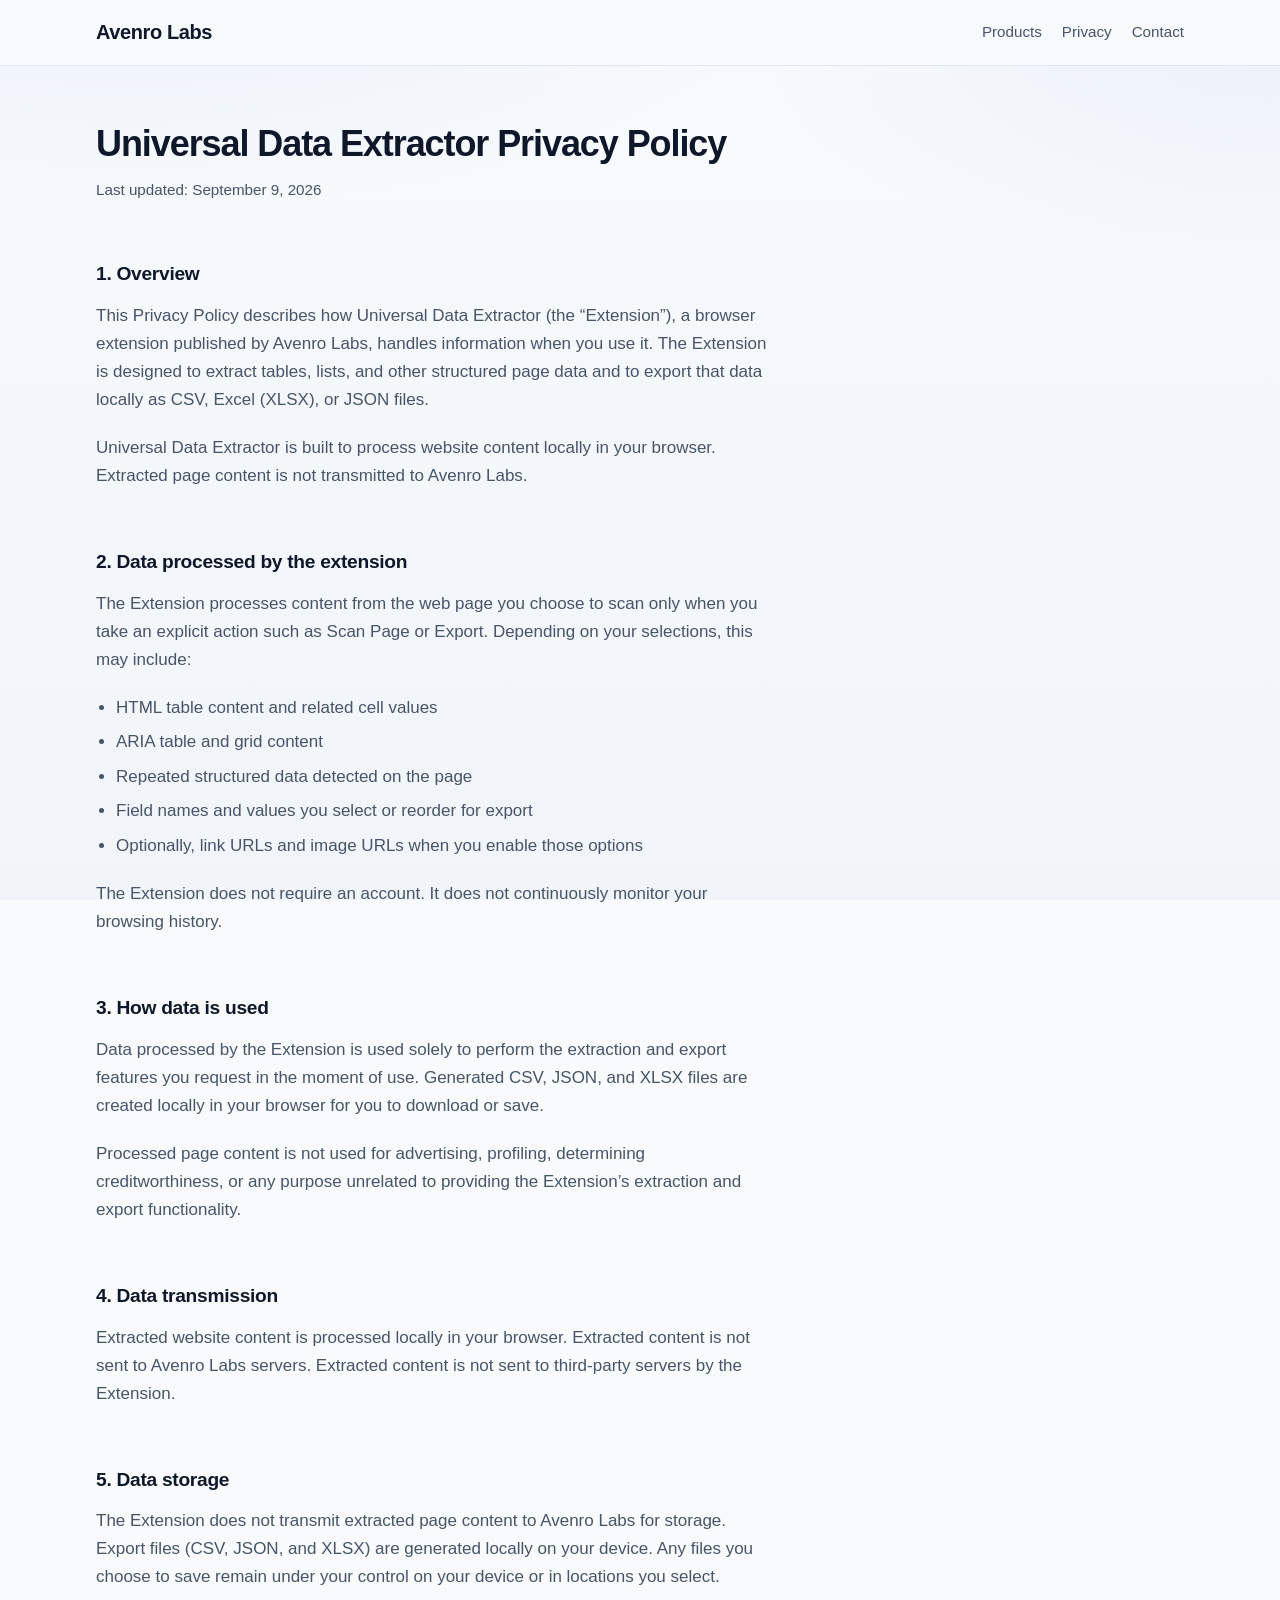
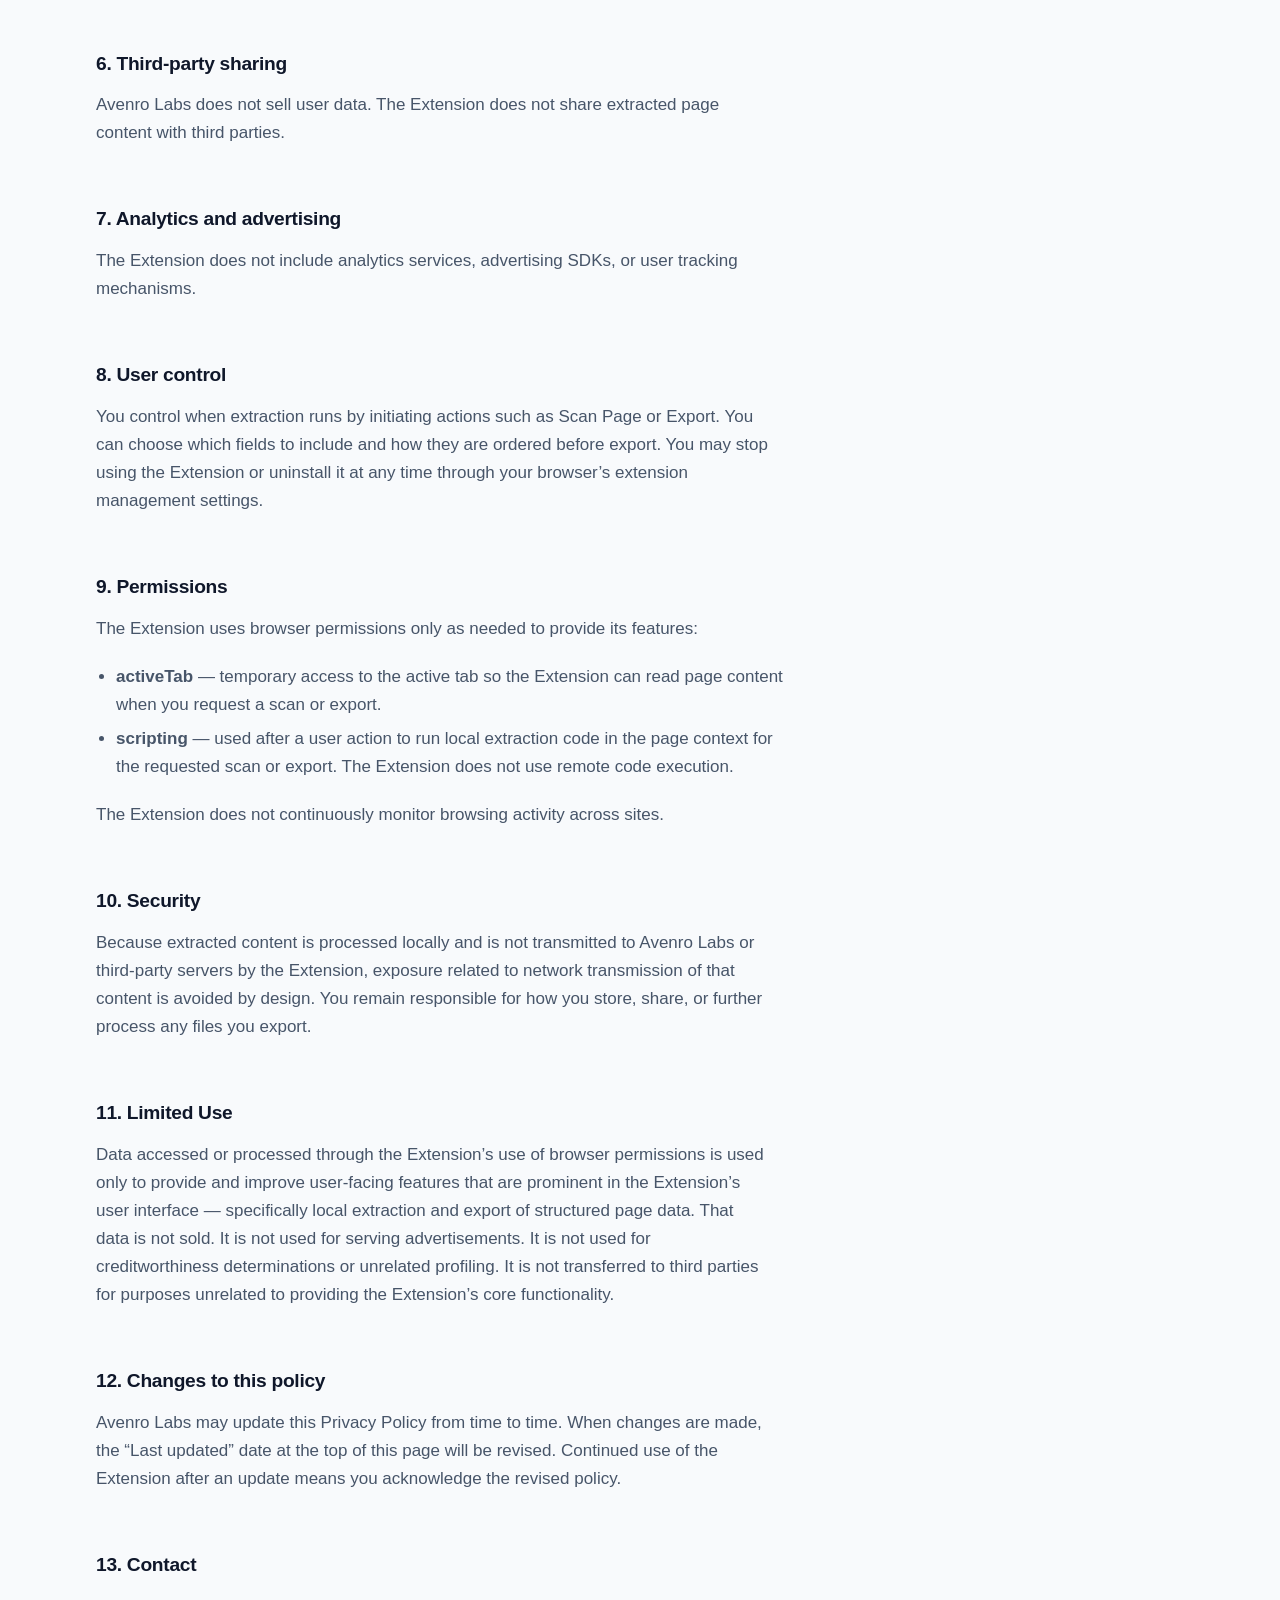
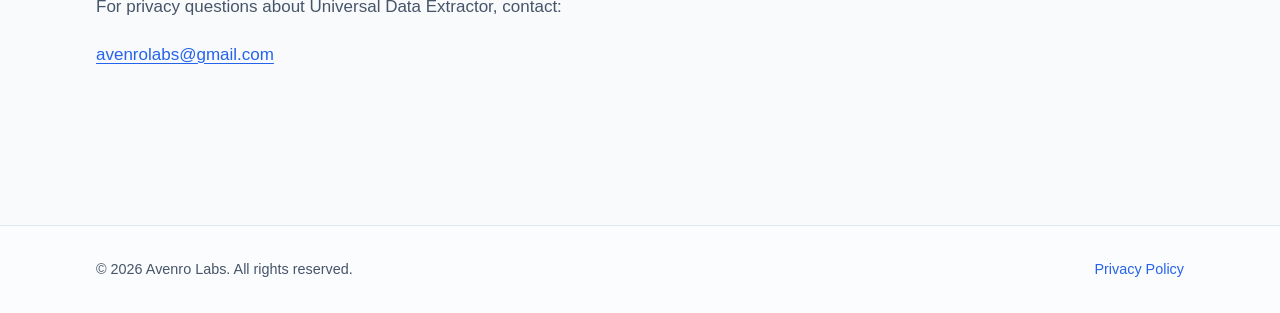
==== privacy/universal-data-extractor.html @ 893bbcaf "Create Avenro Labs website Co-authored-by: Cursor <cursoragent@cursor.com>" ====
<!DOCTYPE html>
<html lang="en">
<head>
  <meta charset="utf-8">
  <meta name="viewport" content="width=device-width, initial-scale=1">
  <title>Universal Data Extractor Privacy Policy — Avenro Labs</title>
  <meta name="description" content="Privacy policy for Universal Data Extractor by Avenro Labs. Local browser processing; extracted page content is not transmitted to Avenro Labs.">
  <meta property="og:title" content="Universal Data Extractor Privacy Policy — Avenro Labs">
  <meta property="og:description" content="Privacy policy for Universal Data Extractor by Avenro Labs. Local browser processing; extracted page content is not transmitted to Avenro Labs.">
  <meta property="og:type" content="website">
  <meta property="og:url" content="https://avenrolabs-wq.github.io/privacy/universal-data-extractor.html">
  <meta name="theme-color" content="#2563EB">
  <link rel="stylesheet" href="../styles.css">
</head>
<body class="policy-page">
  <a class="skip-link" href="#main">Skip to content</a>

  <header class="site-header">
    <div class="wrap site-header__inner">
      <a class="brand" href="/">Avenro Labs</a>
      <nav class="site-nav" aria-label="Primary">
        <ul>
          <li><a href="/#products">Products</a></li>
          <li><a href="/#privacy">Privacy</a></li>
          <li><a href="/#contact">Contact</a></li>
        </ul>
      </nav>
    </div>
  </header>

  <main id="main" class="policy">
    <div class="wrap">
      <h1>Universal Data Extractor Privacy Policy</h1>
      <p class="policy__meta">Last updated: September 9, 2026</p>

      <h2>1. Overview</h2>
      <p>
        This Privacy Policy describes how Universal Data Extractor (the “Extension”), a browser extension
        published by Avenro Labs, handles information when you use it. The Extension is designed to extract
        tables, lists, and other structured page data and to export that data locally as CSV, Excel (XLSX),
        or JSON files.
      </p>
      <p>
        Universal Data Extractor is built to process website content locally in your browser. Extracted page
        content is not transmitted to Avenro Labs.
      </p>

      <h2>2. Data processed by the extension</h2>
      <p>
        The Extension processes content from the web page you choose to scan only when you take an explicit
        action such as Scan Page or Export. Depending on your selections, this may include:
      </p>
      <ul>
        <li>HTML table content and related cell values</li>
        <li>ARIA table and grid content</li>
        <li>Repeated structured data detected on the page</li>
        <li>Field names and values you select or reorder for export</li>
        <li>Optionally, link URLs and image URLs when you enable those options</li>
      </ul>
      <p>
        The Extension does not require an account. It does not continuously monitor your browsing history.
      </p>

      <h2>3. How data is used</h2>
      <p>
        Data processed by the Extension is used solely to perform the extraction and export features you
        request in the moment of use. Generated CSV, JSON, and XLSX files are created locally in your browser
        for you to download or save.
      </p>
      <p>
        Processed page content is not used for advertising, profiling, determining creditworthiness, or any
        purpose unrelated to providing the Extension’s extraction and export functionality.
      </p>

      <h2>4. Data transmission</h2>
      <p>
        Extracted website content is processed locally in your browser. Extracted content is not sent to
        Avenro Labs servers. Extracted content is not sent to third-party servers by the Extension.
      </p>

      <h2>5. Data storage</h2>
      <p>
        The Extension does not transmit extracted page content to Avenro Labs for storage. Export files
        (CSV, JSON, and XLSX) are generated locally on your device. Any files you choose to save remain under
        your control on your device or in locations you select.
      </p>

      <h2>6. Third-party sharing</h2>
      <p>
        Avenro Labs does not sell user data. The Extension does not share extracted page content with third
        parties.
      </p>

      <h2>7. Analytics and advertising</h2>
      <p>
        The Extension does not include analytics services, advertising SDKs, or user tracking mechanisms.
      </p>

      <h2>8. User control</h2>
      <p>
        You control when extraction runs by initiating actions such as Scan Page or Export. You can choose
        which fields to include and how they are ordered before export. You may stop using the Extension or
        uninstall it at any time through your browser’s extension management settings.
      </p>

      <h2>9. Permissions</h2>
      <p>
        The Extension uses browser permissions only as needed to provide its features:
      </p>
      <ul>
        <li>
          <strong>activeTab</strong> — temporary access to the active tab so the Extension can read page
          content when you request a scan or export.
        </li>
        <li>
          <strong>scripting</strong> — used after a user action to run local extraction code in the page
          context for the requested scan or export. The Extension does not use remote code execution.
        </li>
      </ul>
      <p>
        The Extension does not continuously monitor browsing activity across sites.
      </p>

      <h2>10. Security</h2>
      <p>
        Because extracted content is processed locally and is not transmitted to Avenro Labs or third-party
        servers by the Extension, exposure related to network transmission of that content is avoided by
        design. You remain responsible for how you store, share, or further process any files you export.
      </p>

      <h2>11. Limited Use</h2>
      <p>
        Data accessed or processed through the Extension’s use of browser permissions is used only to provide
        and improve user-facing features that are prominent in the Extension’s user interface — specifically
        local extraction and export of structured page data. That data is not sold. It is not used for serving
        advertisements. It is not used for creditworthiness determinations or unrelated profiling. It is not
        transferred to third parties for purposes unrelated to providing the Extension’s core functionality.
      </p>

      <h2>12. Changes to this policy</h2>
      <p>
        Avenro Labs may update this Privacy Policy from time to time. When changes are made, the “Last updated”
        date at the top of this page will be revised. Continued use of the Extension after an update means you
        acknowledge the revised policy.
      </p>

      <h2>13. Contact</h2>
      <p>
        For privacy questions about Universal Data Extractor, contact:
      </p>
      <p>
        <a href="mailto:avenrolabs@gmail.com">avenrolabs@gmail.com</a>
      </p>
    </div>
  </main>

  <footer class="site-footer">
    <div class="wrap site-footer__inner">
      <p>© 2026 Avenro Labs. All rights reserved.</p>
      <p>
        <a href="/privacy/universal-data-extractor.html">Privacy Policy</a>
      </p>
    </div>
  </footer>
</body>
</html>
---- styles.css ----
/* Avenro Labs — site styles */

:root {
  --color-primary: #2563eb;
  --color-primary-dark: #1d4ed8;
  --color-text: #0f172a;
  --color-text-muted: #475569;
  --color-bg: #f8fafc;
  --color-surface: #ffffff;
  --color-border: #e2e8f0;
  --color-focus: #2563eb;
  --font-sans: "Segoe UI", "Helvetica Neue", ui-sans-serif, sans-serif;
  --font-display: "Segoe UI", "Helvetica Neue", ui-sans-serif, sans-serif;
  --space-xs: 0.5rem;
  --space-sm: 0.75rem;
  --space-md: 1.25rem;
  --space-lg: 2rem;
  --space-xl: 3.5rem;
  --space-2xl: 5rem;
  --max-width: 68rem;
  --radius: 0.5rem;
  --transition: 180ms ease;
}

*,
*::before,
*::after {
  box-sizing: border-box;
}

html {
  scroll-behavior: smooth;
}

@media (prefers-reduced-motion: reduce) {
  html {
    scroll-behavior: auto;
  }

  *,
  *::before,
  *::after {
    animation-duration: 0.01ms !important;
    animation-iteration-count: 1 !important;
    transition-duration: 0.01ms !important;
  }
}

body {
  margin: 0;
  font-family: var(--font-sans);
  font-size: 1.0625rem;
  line-height: 1.65;
  color: var(--color-text);
  background-color: var(--color-bg);
  background-image:
    radial-gradient(ellipse 120% 80% at 10% -20%, rgba(37, 99, 235, 0.09), transparent 55%),
    radial-gradient(ellipse 90% 60% at 100% 0%, rgba(29, 78, 216, 0.06), transparent 50%),
    linear-gradient(180deg, #f8fafc 0%, #f1f5f9 100%);
  background-attachment: fixed;
  min-height: 100vh;
}

img {
  max-width: 100%;
  height: auto;
}

a {
  color: var(--color-primary);
  text-decoration-thickness: 1px;
  text-underline-offset: 0.2em;
  transition: color var(--transition);
}

a:hover {
  color: var(--color-primary-dark);
}

a:focus-visible,
.button:focus-visible,
.site-nav a:focus-visible {
  outline: 2px solid var(--color-focus);
  outline-offset: 3px;
}

.skip-link {
  position: absolute;
  top: -100%;
  left: var(--space-md);
  z-index: 100;
  padding: var(--space-xs) var(--space-md);
  background: var(--color-surface);
  color: var(--color-text);
  border: 1px solid var(--color-border);
  border-radius: var(--radius);
  text-decoration: none;
  font-weight: 600;
}

.skip-link:focus {
  top: var(--space-sm);
}

.wrap {
  width: min(100% - 2rem, var(--max-width));
  margin-inline: auto;
}

/* Header */

.site-header {
  position: sticky;
  top: 0;
  z-index: 50;
  background: rgba(248, 250, 252, 0.92);
  backdrop-filter: blur(10px);
  border-bottom: 1px solid var(--color-border);
}

.site-header__inner {
  display: flex;
  align-items: center;
  justify-content: space-between;
  gap: var(--space-md);
  padding-block: 1rem;
}

.brand {
  font-family: var(--font-display);
  font-size: 1.25rem;
  font-weight: 700;
  letter-spacing: -0.02em;
  color: var(--color-text);
  text-decoration: none;
}

.brand:hover {
  color: var(--color-primary);
}

.site-nav ul {
  display: flex;
  flex-wrap: wrap;
  gap: 0.25rem 1.25rem;
  list-style: none;
  margin: 0;
  padding: 0;
}

.site-nav a {
  color: var(--color-text-muted);
  text-decoration: none;
  font-weight: 500;
  font-size: 0.95rem;
}

.site-nav a:hover {
  color: var(--color-primary);
}

/* Hero */

.hero {
  padding-block: var(--space-2xl) var(--space-xl);
  animation: fade-up 0.7s ease both;
}

.hero__brand {
  display: block;
  font-family: var(--font-display);
  font-size: clamp(2.25rem, 5vw, 3.25rem);
  font-weight: 750;
  letter-spacing: -0.035em;
  line-height: 1.1;
  color: var(--color-text);
  margin: 0 0 var(--space-lg);
}

.hero h1 {
  font-family: var(--font-display);
  font-size: clamp(1.5rem, 3.2vw, 2rem);
  font-weight: 600;
  letter-spacing: -0.025em;
  line-height: 1.25;
  color: var(--color-text);
  margin: 0 0 var(--space-md);
  max-width: 22ch;
}

.hero__lead {
  margin: 0 0 var(--space-lg);
  max-width: 38rem;
  color: var(--color-text-muted);
  font-size: 1.125rem;
}

.button {
  display: inline-flex;
  align-items: center;
  justify-content: center;
  gap: 0.5rem;
  padding: 0.8rem 1.35rem;
  font: inherit;
  font-weight: 600;
  font-size: 1rem;
  line-height: 1.2;
  color: #ffffff;
  background: var(--color-primary);
  border: 2px solid transparent;
  border-radius: var(--radius);
  text-decoration: none;
  cursor: pointer;
  transition:
    background-color var(--transition),
    transform var(--transition),
    box-shadow var(--transition);
}

.button:hover {
  background: var(--color-primary-dark);
  color: #ffffff;
  transform: translateY(-1px);
}

.button:active {
  transform: translateY(0);
}

/* Sections */

.section {
  padding-block: var(--space-xl);
  animation: fade-up 0.7s ease both;
  animation-delay: 0.08s;
}

.section--privacy {
  animation-delay: 0.12s;
}

.section--contact {
  animation-delay: 0.16s;
}

.section__title {
  font-family: var(--font-display);
  font-size: clamp(1.5rem, 2.5vw, 1.85rem);
  font-weight: 700;
  letter-spacing: -0.02em;
  margin: 0 0 var(--space-sm);
}

.section__lead {
  margin: 0 0 var(--space-lg);
  color: var(--color-text-muted);
  max-width: 40rem;
}

.product {
  padding: var(--space-lg) 0;
  border-top: 1px solid var(--color-border);
}

.product__name {
  font-family: var(--font-display);
  font-size: 1.35rem;
  font-weight: 700;
  letter-spacing: -0.02em;
  margin: 0 0 var(--space-sm);
}

.product__desc {
  margin: 0 0 var(--space-md);
  color: var(--color-text-muted);
  max-width: 40rem;
}

.feature-list {
  margin: 0 0 var(--space-md);
  padding-left: 1.25rem;
  max-width: 36rem;
  color: var(--color-text);
}

.feature-list li {
  margin-bottom: 0.4rem;
}

.feature-list li::marker {
  color: var(--color-primary);
}

.product__status {
  margin: 0;
  font-size: 0.95rem;
  font-weight: 600;
  color: var(--color-primary-dark);
}

.privacy-panel {
  padding: var(--space-lg) 0;
  border-top: 1px solid var(--color-border);
}

.privacy-panel p {
  margin: 0 0 var(--space-md);
  max-width: 40rem;
  color: var(--color-text-muted);
}

.contact-block {
  padding: var(--space-lg) 0;
  border-top: 1px solid var(--color-border);
}

.contact-block p {
  margin: 0 0 var(--space-sm);
  color: var(--color-text-muted);
}

.contact-email {
  font-size: 1.125rem;
  font-weight: 600;
  text-decoration: none;
}

.contact-email:hover {
  text-decoration: underline;
}

/* Footer */

.site-footer {
  margin-top: var(--space-xl);
  padding-block: var(--space-lg);
  border-top: 1px solid var(--color-border);
  background: rgba(255, 255, 255, 0.55);
}

.site-footer__inner {
  display: flex;
  flex-wrap: wrap;
  align-items: center;
  justify-content: space-between;
  gap: var(--space-md);
}

.site-footer p {
  margin: 0;
  font-size: 0.9rem;
  color: var(--color-text-muted);
}

.site-footer a {
  font-size: 0.9rem;
  font-weight: 500;
  text-decoration: none;
}

.site-footer a:hover {
  text-decoration: underline;
}

/* Privacy policy page */

.policy-page .site-header {
  margin-bottom: 0;
}

.policy {
  padding-block: var(--space-xl) var(--space-2xl);
}

.policy__meta {
  margin: 0 0 var(--space-lg);
  color: var(--color-text-muted);
  font-size: 0.95rem;
}

.policy h1 {
  font-family: var(--font-display);
  font-size: clamp(1.75rem, 3.5vw, 2.25rem);
  font-weight: 750;
  letter-spacing: -0.03em;
  line-height: 1.2;
  margin: 0 0 var(--space-sm);
}

.policy h2 {
  font-family: var(--font-display);
  font-size: 1.2rem;
  font-weight: 700;
  letter-spacing: -0.015em;
  margin: var(--space-xl) 0 var(--space-sm);
}

.policy p,
.policy li {
  color: var(--color-text-muted);
  max-width: 42rem;
}

.policy ul {
  padding-left: 1.25rem;
  margin: 0 0 var(--space-md);
}

.policy li {
  margin-bottom: 0.4rem;
}

.policy p {
  margin: 0 0 var(--space-md);
}

@keyframes fade-up {
  from {
    opacity: 0;
    transform: translateY(12px);
  }
  to {
    opacity: 1;
    transform: translateY(0);
  }
}

@media (max-width: 640px) {
  .site-header__inner {
    flex-direction: column;
    align-items: flex-start;
  }

  .hero {
    padding-block: var(--space-xl) var(--space-lg);
  }

  .site-footer__inner {
    flex-direction: column;
    align-items: flex-start;
  }
}
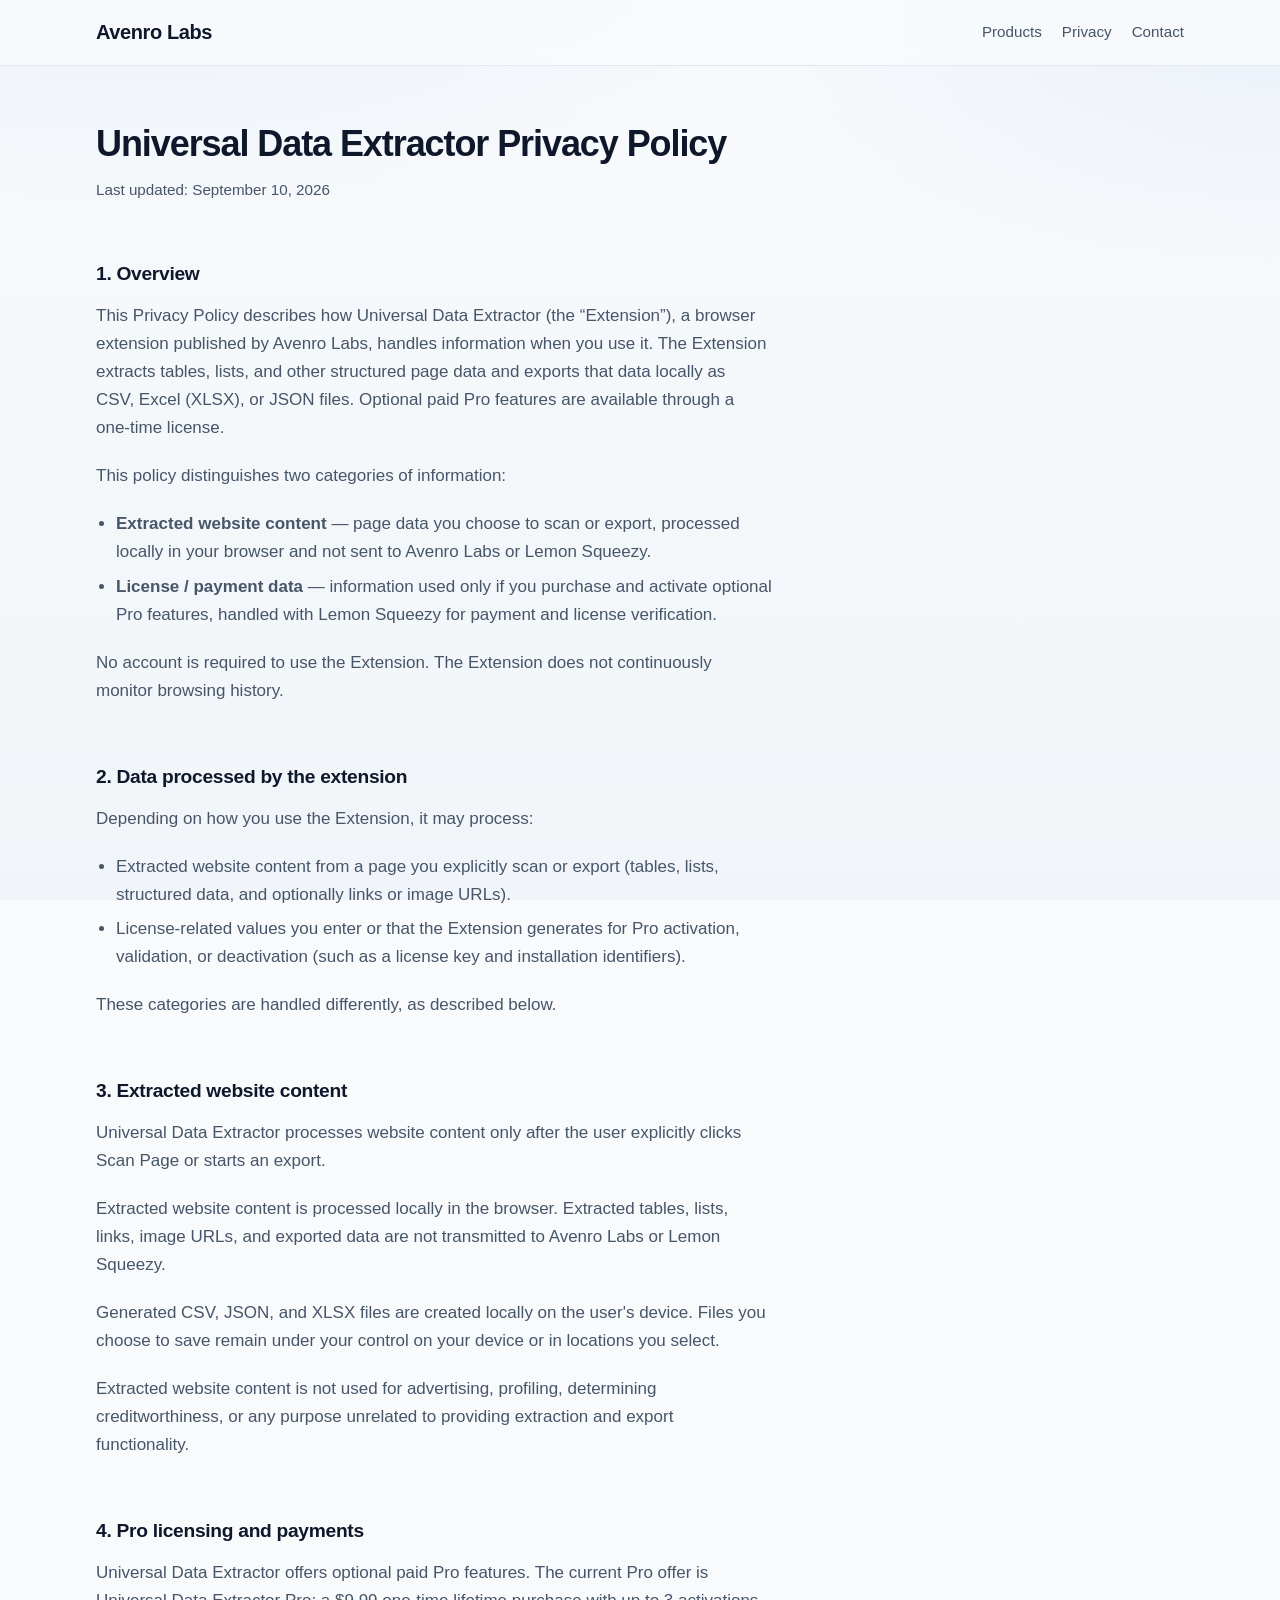
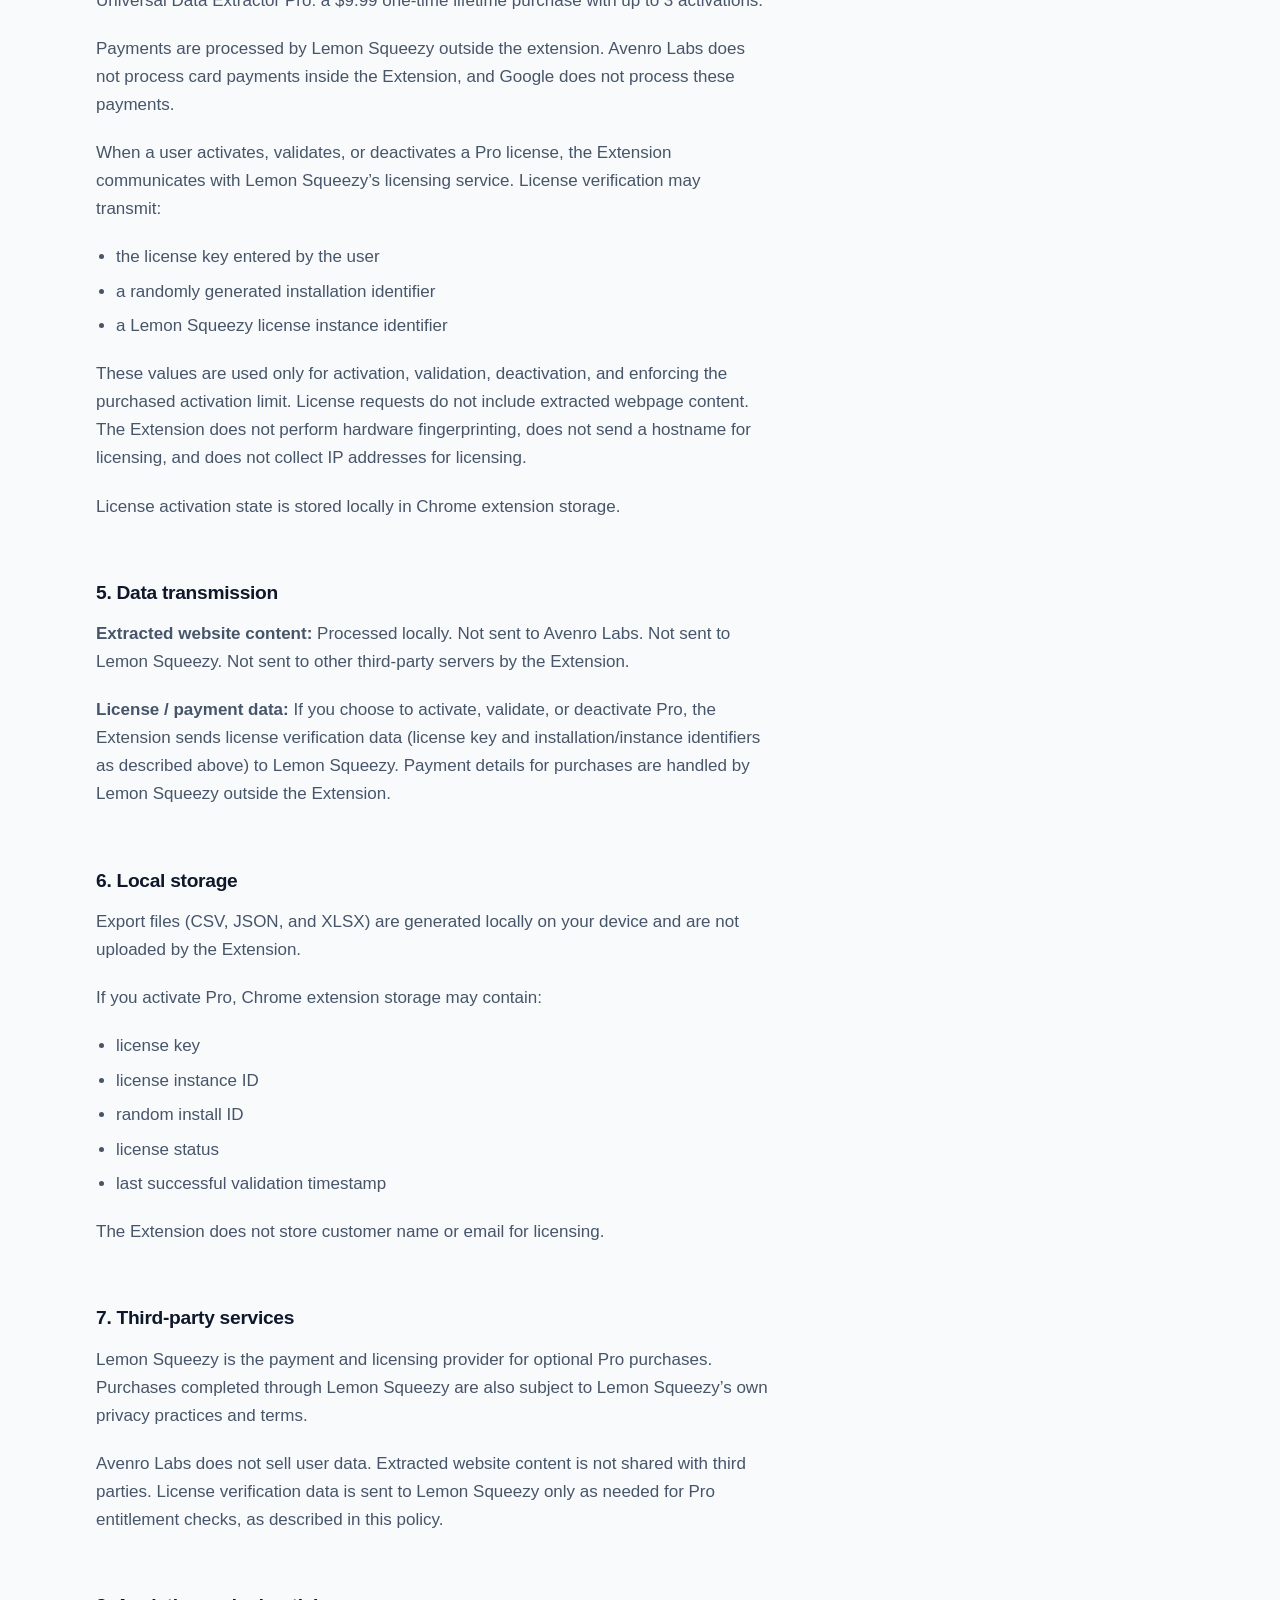
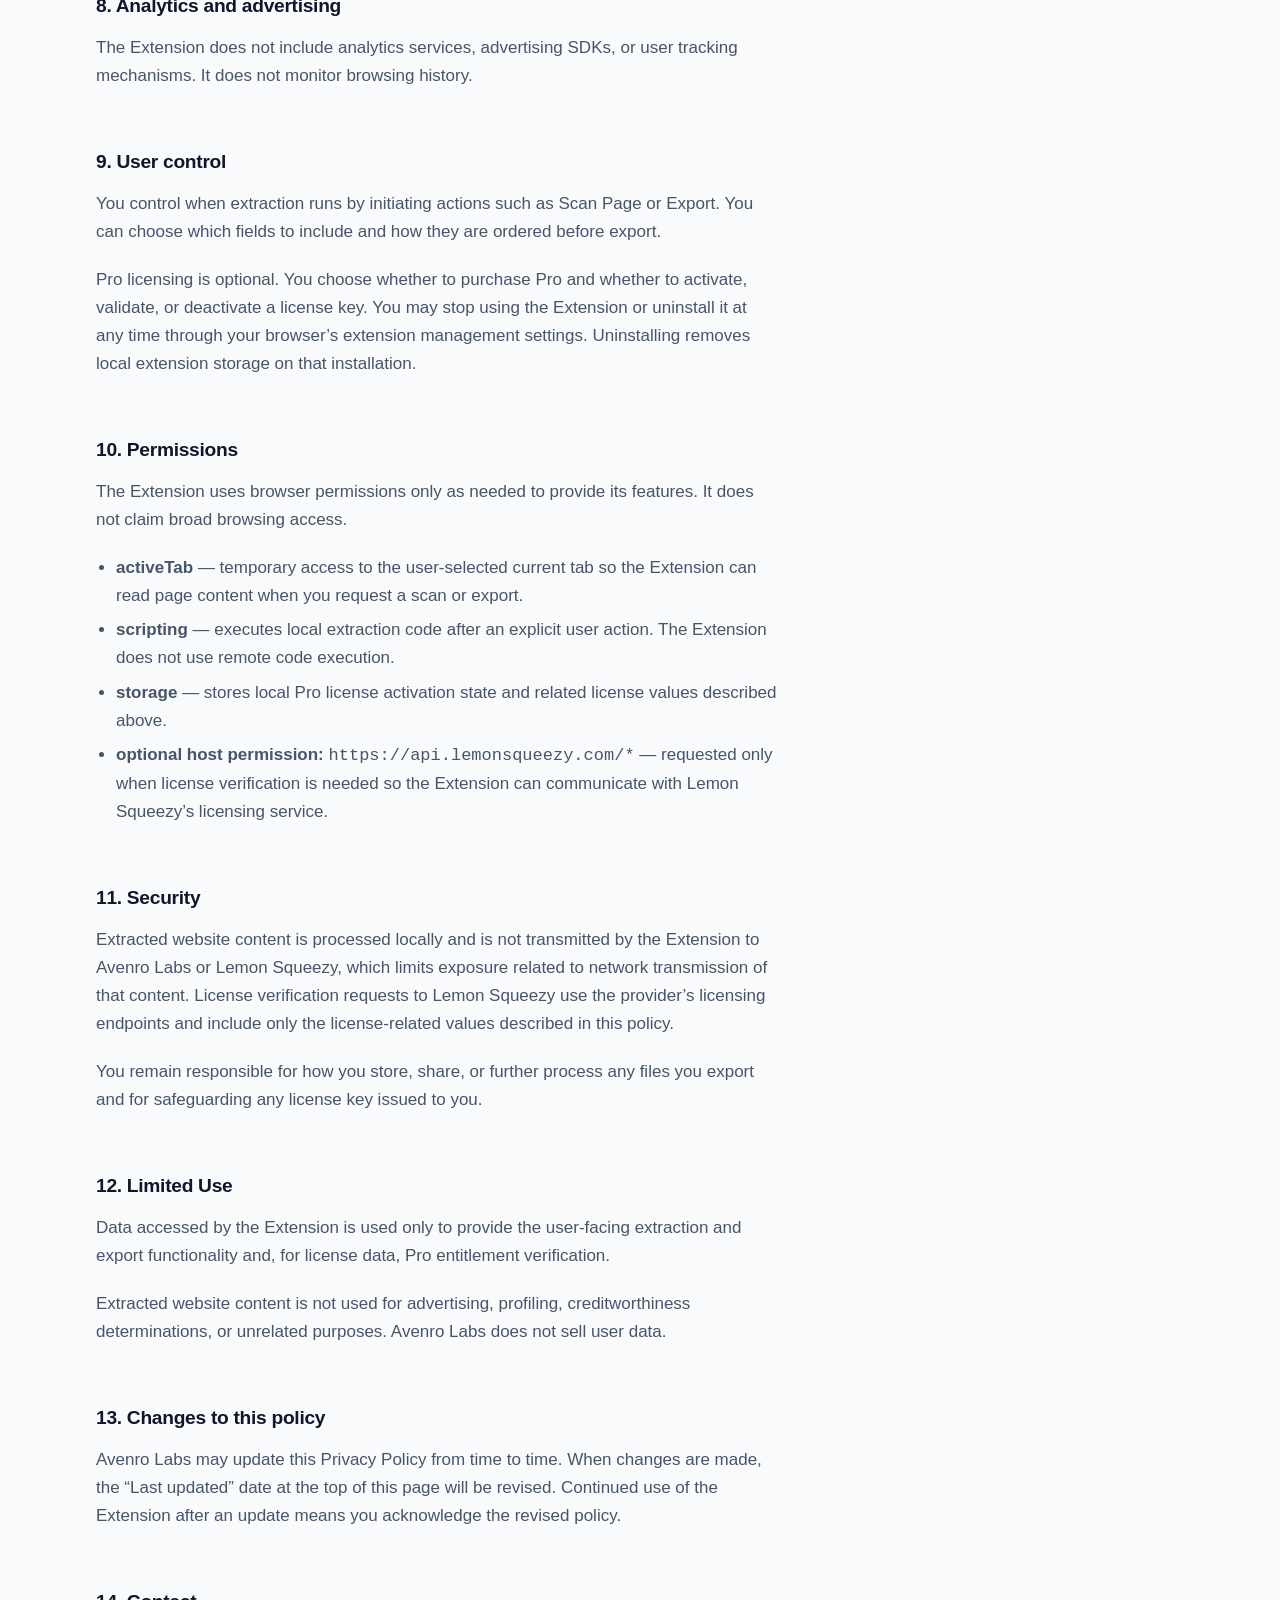
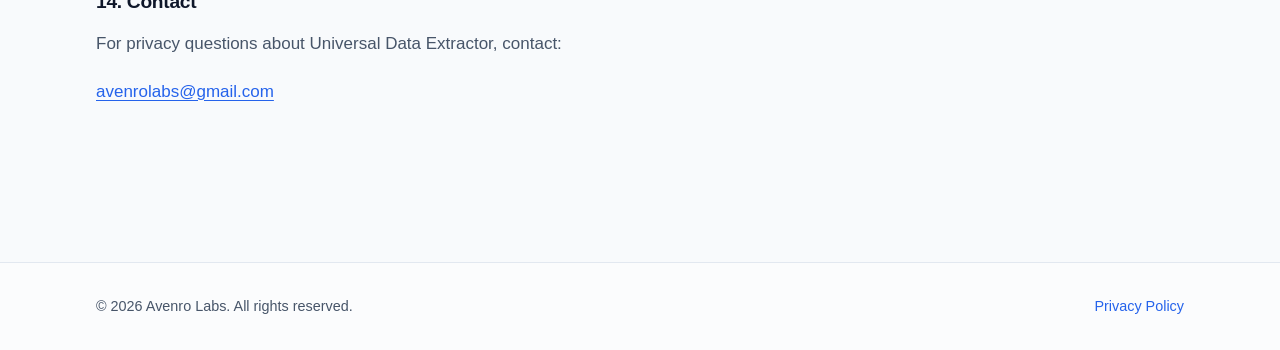
==== commit 3398457e: "Update Universal Data Extractor privacy policy Co-authored-by: Cursor <cursoragent@cursor.com>" ====
--- a/privacy/universal-data-extractor.html
+++ b/privacy/universal-data-extractor.html
@@ -4,9 +4,9 @@
   <meta charset="utf-8">
   <meta name="viewport" content="width=device-width, initial-scale=1">
   <title>Universal Data Extractor Privacy Policy — Avenro Labs</title>
-  <meta name="description" content="Privacy policy for Universal Data Extractor by Avenro Labs. Local browser processing; extracted page content is not transmitted to Avenro Labs.">
+  <meta name="description" content="Privacy policy for Universal Data Extractor by Avenro Labs. Extracted website content is processed locally; optional Pro licensing uses Lemon Squeezy.">
   <meta property="og:title" content="Universal Data Extractor Privacy Policy — Avenro Labs">
-  <meta property="og:description" content="Privacy policy for Universal Data Extractor by Avenro Labs. Local browser processing; extracted page content is not transmitted to Avenro Labs.">
+  <meta property="og:description" content="Privacy policy for Universal Data Extractor by Avenro Labs. Extracted website content is processed locally; optional Pro licensing uses Lemon Squeezy.">
   <meta property="og:type" content="website">
   <meta property="og:url" content="https://avenrolabs-wq.github.io/privacy/universal-data-extractor.html">
   <meta name="theme-color" content="#2563EB">
@@ -31,120 +31,212 @@
   <main id="main" class="policy">
     <div class="wrap">
       <h1>Universal Data Extractor Privacy Policy</h1>
-      <p class="policy__meta">Last updated: September 9, 2026</p>
+      <p class="policy__meta">Last updated: September 10, 2026</p>
 
       <h2>1. Overview</h2>
       <p>
         This Privacy Policy describes how Universal Data Extractor (the “Extension”), a browser extension
-        published by Avenro Labs, handles information when you use it. The Extension is designed to extract
-        tables, lists, and other structured page data and to export that data locally as CSV, Excel (XLSX),
-        or JSON files.
-      </p>
-      <p>
-        Universal Data Extractor is built to process website content locally in your browser. Extracted page
-        content is not transmitted to Avenro Labs.
+        published by Avenro Labs, handles information when you use it. The Extension extracts tables, lists,
+        and other structured page data and exports that data locally as CSV, Excel (XLSX), or JSON files.
+        Optional paid Pro features are available through a one-time license.
+      </p>
+      <p>
+        This policy distinguishes two categories of information:
+      </p>
+      <ul>
+        <li>
+          <strong>Extracted website content</strong> — page data you choose to scan or export, processed
+          locally in your browser and not sent to Avenro Labs or Lemon Squeezy.
+        </li>
+        <li>
+          <strong>License / payment data</strong> — information used only if you purchase and activate
+          optional Pro features, handled with Lemon Squeezy for payment and license verification.
+        </li>
+      </ul>
+      <p>
+        No account is required to use the Extension. The Extension does not continuously monitor browsing
+        history.
       </p>
 
       <h2>2. Data processed by the extension</h2>
       <p>
-        The Extension processes content from the web page you choose to scan only when you take an explicit
-        action such as Scan Page or Export. Depending on your selections, this may include:
-      </p>
-      <ul>
-        <li>HTML table content and related cell values</li>
-        <li>ARIA table and grid content</li>
-        <li>Repeated structured data detected on the page</li>
-        <li>Field names and values you select or reorder for export</li>
-        <li>Optionally, link URLs and image URLs when you enable those options</li>
-      </ul>
-      <p>
-        The Extension does not require an account. It does not continuously monitor your browsing history.
-      </p>
-
-      <h2>3. How data is used</h2>
-      <p>
-        Data processed by the Extension is used solely to perform the extraction and export features you
-        request in the moment of use. Generated CSV, JSON, and XLSX files are created locally in your browser
-        for you to download or save.
-      </p>
-      <p>
-        Processed page content is not used for advertising, profiling, determining creditworthiness, or any
-        purpose unrelated to providing the Extension’s extraction and export functionality.
-      </p>
-
-      <h2>4. Data transmission</h2>
-      <p>
-        Extracted website content is processed locally in your browser. Extracted content is not sent to
-        Avenro Labs servers. Extracted content is not sent to third-party servers by the Extension.
-      </p>
-
-      <h2>5. Data storage</h2>
-      <p>
-        The Extension does not transmit extracted page content to Avenro Labs for storage. Export files
-        (CSV, JSON, and XLSX) are generated locally on your device. Any files you choose to save remain under
-        your control on your device or in locations you select.
-      </p>
-
-      <h2>6. Third-party sharing</h2>
-      <p>
-        Avenro Labs does not sell user data. The Extension does not share extracted page content with third
-        parties.
-      </p>
-
-      <h2>7. Analytics and advertising</h2>
+        Depending on how you use the Extension, it may process:
+      </p>
+      <ul>
+        <li>
+          Extracted website content from a page you explicitly scan or export (tables, lists, structured
+          data, and optionally links or image URLs).
+        </li>
+        <li>
+          License-related values you enter or that the Extension generates for Pro activation, validation,
+          or deactivation (such as a license key and installation identifiers).
+        </li>
+      </ul>
+      <p>
+        These categories are handled differently, as described below.
+      </p>
+
+      <h2>3. Extracted website content</h2>
+      <p>
+        Universal Data Extractor processes website content only after the user explicitly clicks Scan Page
+        or starts an export.
+      </p>
+      <p>
+        Extracted website content is processed locally in the browser. Extracted tables, lists, links, image
+        URLs, and exported data are not transmitted to Avenro Labs or Lemon Squeezy.
+      </p>
+      <p>
+        Generated CSV, JSON, and XLSX files are created locally on the user's device. Files you choose to
+        save remain under your control on your device or in locations you select.
+      </p>
+      <p>
+        Extracted website content is not used for advertising, profiling, determining creditworthiness, or
+        any purpose unrelated to providing extraction and export functionality.
+      </p>
+
+      <h2>4. Pro licensing and payments</h2>
+      <p>
+        Universal Data Extractor offers optional paid Pro features. The current Pro offer is Universal Data
+        Extractor Pro: a $9.99 one-time lifetime purchase with up to 3 activations.
+      </p>
+      <p>
+        Payments are processed by Lemon Squeezy outside the extension. Avenro Labs does not process card
+        payments inside the Extension, and Google does not process these payments.
+      </p>
+      <p>
+        When a user activates, validates, or deactivates a Pro license, the Extension communicates with
+        Lemon Squeezy’s licensing service. License verification may transmit:
+      </p>
+      <ul>
+        <li>the license key entered by the user</li>
+        <li>a randomly generated installation identifier</li>
+        <li>a Lemon Squeezy license instance identifier</li>
+      </ul>
+      <p>
+        These values are used only for activation, validation, deactivation, and enforcing the purchased
+        activation limit. License requests do not include extracted webpage content. The Extension does not
+        perform hardware fingerprinting, does not send a hostname for licensing, and does not collect IP
+        addresses for licensing.
+      </p>
+      <p>
+        License activation state is stored locally in Chrome extension storage.
+      </p>
+
+      <h2>5. Data transmission</h2>
+      <p>
+        <strong>Extracted website content:</strong> Processed locally. Not sent to Avenro Labs. Not sent to
+        Lemon Squeezy. Not sent to other third-party servers by the Extension.
+      </p>
+      <p>
+        <strong>License / payment data:</strong> If you choose to activate, validate, or deactivate Pro, the
+        Extension sends license verification data (license key and installation/instance identifiers as
+        described above) to Lemon Squeezy. Payment details for purchases are handled by Lemon Squeezy outside
+        the Extension.
+      </p>
+
+      <h2>6. Local storage</h2>
+      <p>
+        Export files (CSV, JSON, and XLSX) are generated locally on your device and are not uploaded by the
+        Extension.
+      </p>
+      <p>
+        If you activate Pro, Chrome extension storage may contain:
+      </p>
+      <ul>
+        <li>license key</li>
+        <li>license instance ID</li>
+        <li>random install ID</li>
+        <li>license status</li>
+        <li>last successful validation timestamp</li>
+      </ul>
+      <p>
+        The Extension does not store customer name or email for licensing.
+      </p>
+
+      <h2>7. Third-party services</h2>
+      <p>
+        Lemon Squeezy is the payment and licensing provider for optional Pro purchases. Purchases completed
+        through Lemon Squeezy are also subject to Lemon Squeezy’s own privacy practices and terms.
+      </p>
+      <p>
+        Avenro Labs does not sell user data. Extracted website content is not shared with third parties.
+        License verification data is sent to Lemon Squeezy only as needed for Pro entitlement checks, as
+        described in this policy.
+      </p>
+
+      <h2>8. Analytics and advertising</h2>
       <p>
         The Extension does not include analytics services, advertising SDKs, or user tracking mechanisms.
-      </p>
-
-      <h2>8. User control</h2>
+        It does not monitor browsing history.
+      </p>
+
+      <h2>9. User control</h2>
       <p>
         You control when extraction runs by initiating actions such as Scan Page or Export. You can choose
-        which fields to include and how they are ordered before export. You may stop using the Extension or
-        uninstall it at any time through your browser’s extension management settings.
-      </p>
-
-      <h2>9. Permissions</h2>
-      <p>
-        The Extension uses browser permissions only as needed to provide its features:
-      </p>
-      <ul>
-        <li>
-          <strong>activeTab</strong> — temporary access to the active tab so the Extension can read page
-          content when you request a scan or export.
-        </li>
-        <li>
-          <strong>scripting</strong> — used after a user action to run local extraction code in the page
-          context for the requested scan or export. The Extension does not use remote code execution.
-        </li>
-      </ul>
-      <p>
-        The Extension does not continuously monitor browsing activity across sites.
-      </p>
-
-      <h2>10. Security</h2>
-      <p>
-        Because extracted content is processed locally and is not transmitted to Avenro Labs or third-party
-        servers by the Extension, exposure related to network transmission of that content is avoided by
-        design. You remain responsible for how you store, share, or further process any files you export.
-      </p>
-
-      <h2>11. Limited Use</h2>
-      <p>
-        Data accessed or processed through the Extension’s use of browser permissions is used only to provide
-        and improve user-facing features that are prominent in the Extension’s user interface — specifically
-        local extraction and export of structured page data. That data is not sold. It is not used for serving
-        advertisements. It is not used for creditworthiness determinations or unrelated profiling. It is not
-        transferred to third parties for purposes unrelated to providing the Extension’s core functionality.
-      </p>
-
-      <h2>12. Changes to this policy</h2>
+        which fields to include and how they are ordered before export.
+      </p>
+      <p>
+        Pro licensing is optional. You choose whether to purchase Pro and whether to activate, validate, or
+        deactivate a license key. You may stop using the Extension or uninstall it at any time through your
+        browser’s extension management settings. Uninstalling removes local extension storage on that
+        installation.
+      </p>
+
+      <h2>10. Permissions</h2>
+      <p>
+        The Extension uses browser permissions only as needed to provide its features. It does not claim
+        broad browsing access.
+      </p>
+      <ul>
+        <li>
+          <strong>activeTab</strong> — temporary access to the user-selected current tab so the Extension can
+          read page content when you request a scan or export.
+        </li>
+        <li>
+          <strong>scripting</strong> — executes local extraction code after an explicit user action. The
+          Extension does not use remote code execution.
+        </li>
+        <li>
+          <strong>storage</strong> — stores local Pro license activation state and related license values
+          described above.
+        </li>
+        <li>
+          <strong>optional host permission:</strong> <code>https://api.lemonsqueezy.com/*</code> — requested
+          only when license verification is needed so the Extension can communicate with Lemon Squeezy’s
+          licensing service.
+        </li>
+      </ul>
+
+      <h2>11. Security</h2>
+      <p>
+        Extracted website content is processed locally and is not transmitted by the Extension to Avenro Labs
+        or Lemon Squeezy, which limits exposure related to network transmission of that content. License
+        verification requests to Lemon Squeezy use the provider’s licensing endpoints and include only the
+        license-related values described in this policy.
+      </p>
+      <p>
+        You remain responsible for how you store, share, or further process any files you export and for
+        safeguarding any license key issued to you.
+      </p>
+
+      <h2>12. Limited Use</h2>
+      <p>
+        Data accessed by the Extension is used only to provide the user-facing extraction and export
+        functionality and, for license data, Pro entitlement verification.
+      </p>
+      <p>
+        Extracted website content is not used for advertising, profiling, creditworthiness determinations,
+        or unrelated purposes. Avenro Labs does not sell user data.
+      </p>
+
+      <h2>13. Changes to this policy</h2>
       <p>
         Avenro Labs may update this Privacy Policy from time to time. When changes are made, the “Last updated”
         date at the top of this page will be revised. Continued use of the Extension after an update means you
         acknowledge the revised policy.
       </p>
 
-      <h2>13. Contact</h2>
+      <h2>14. Contact</h2>
       <p>
         For privacy questions about Universal Data Extractor, contact:
       </p>
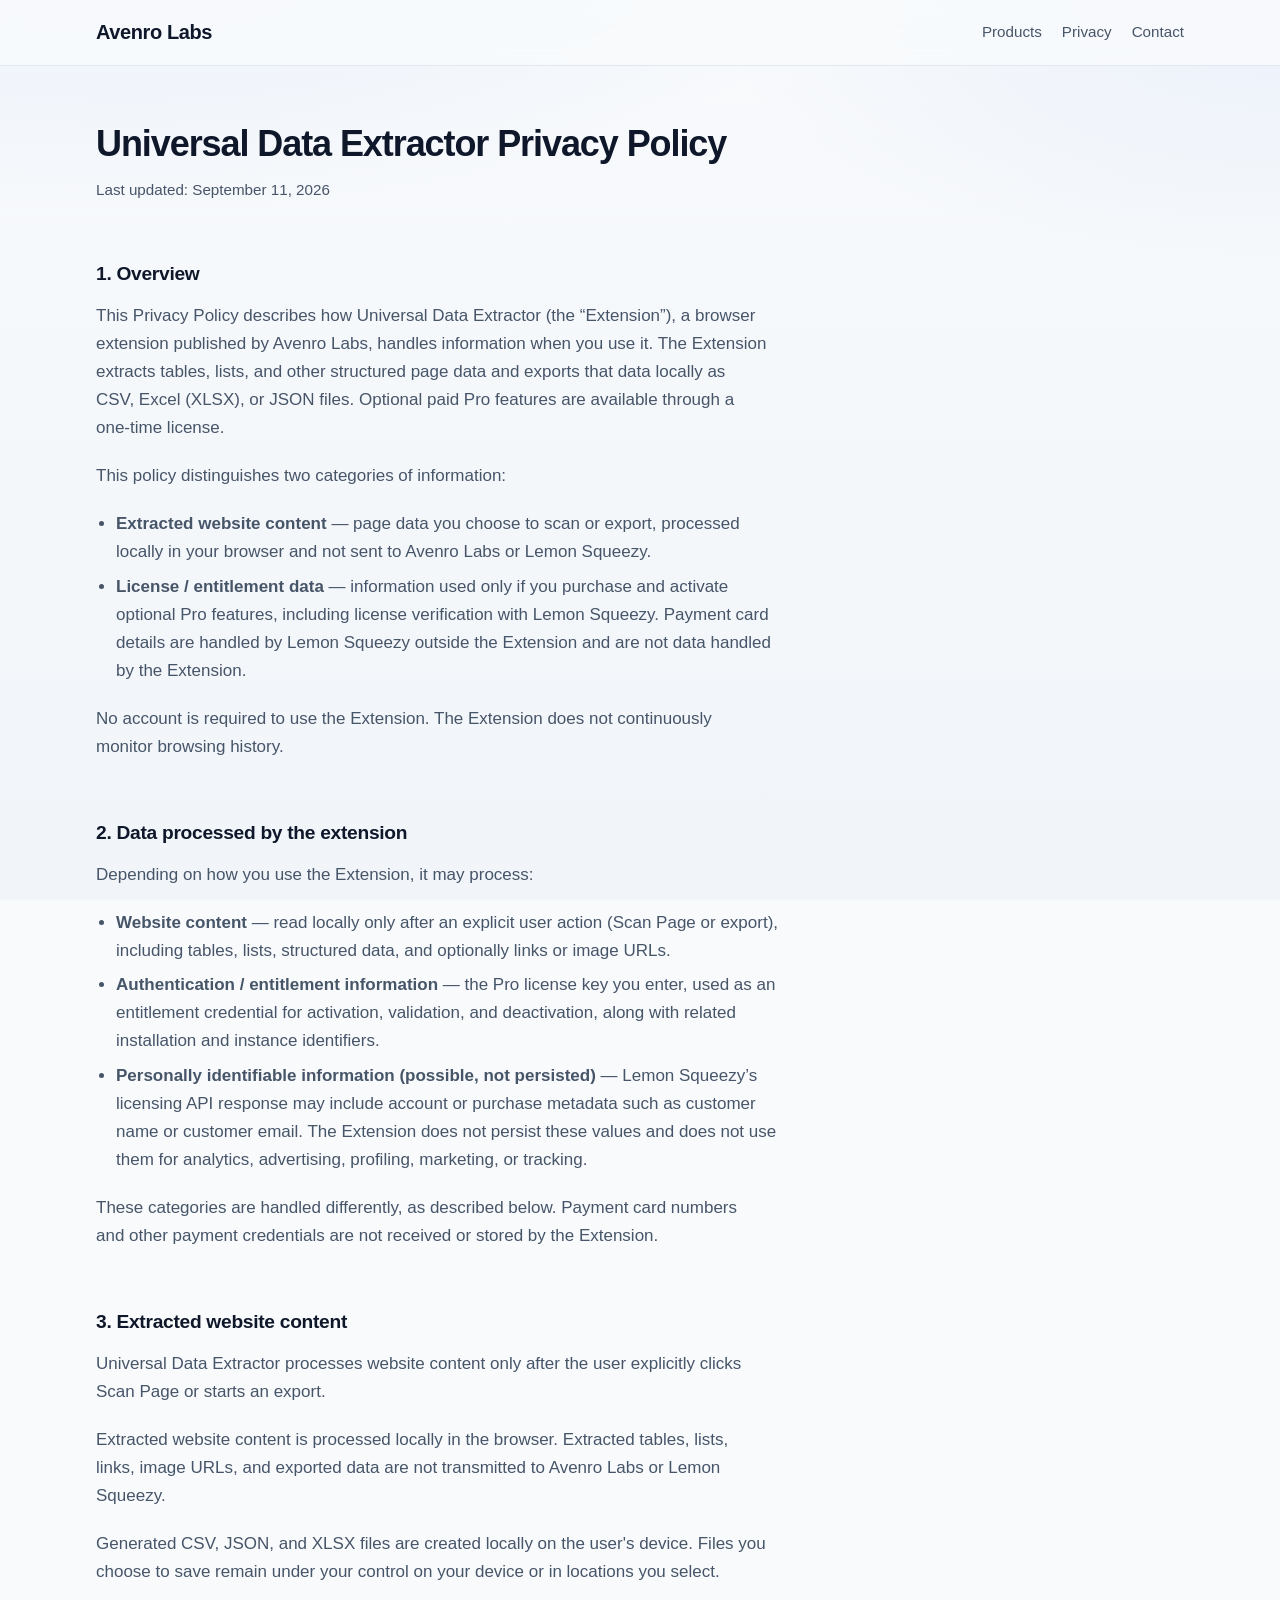
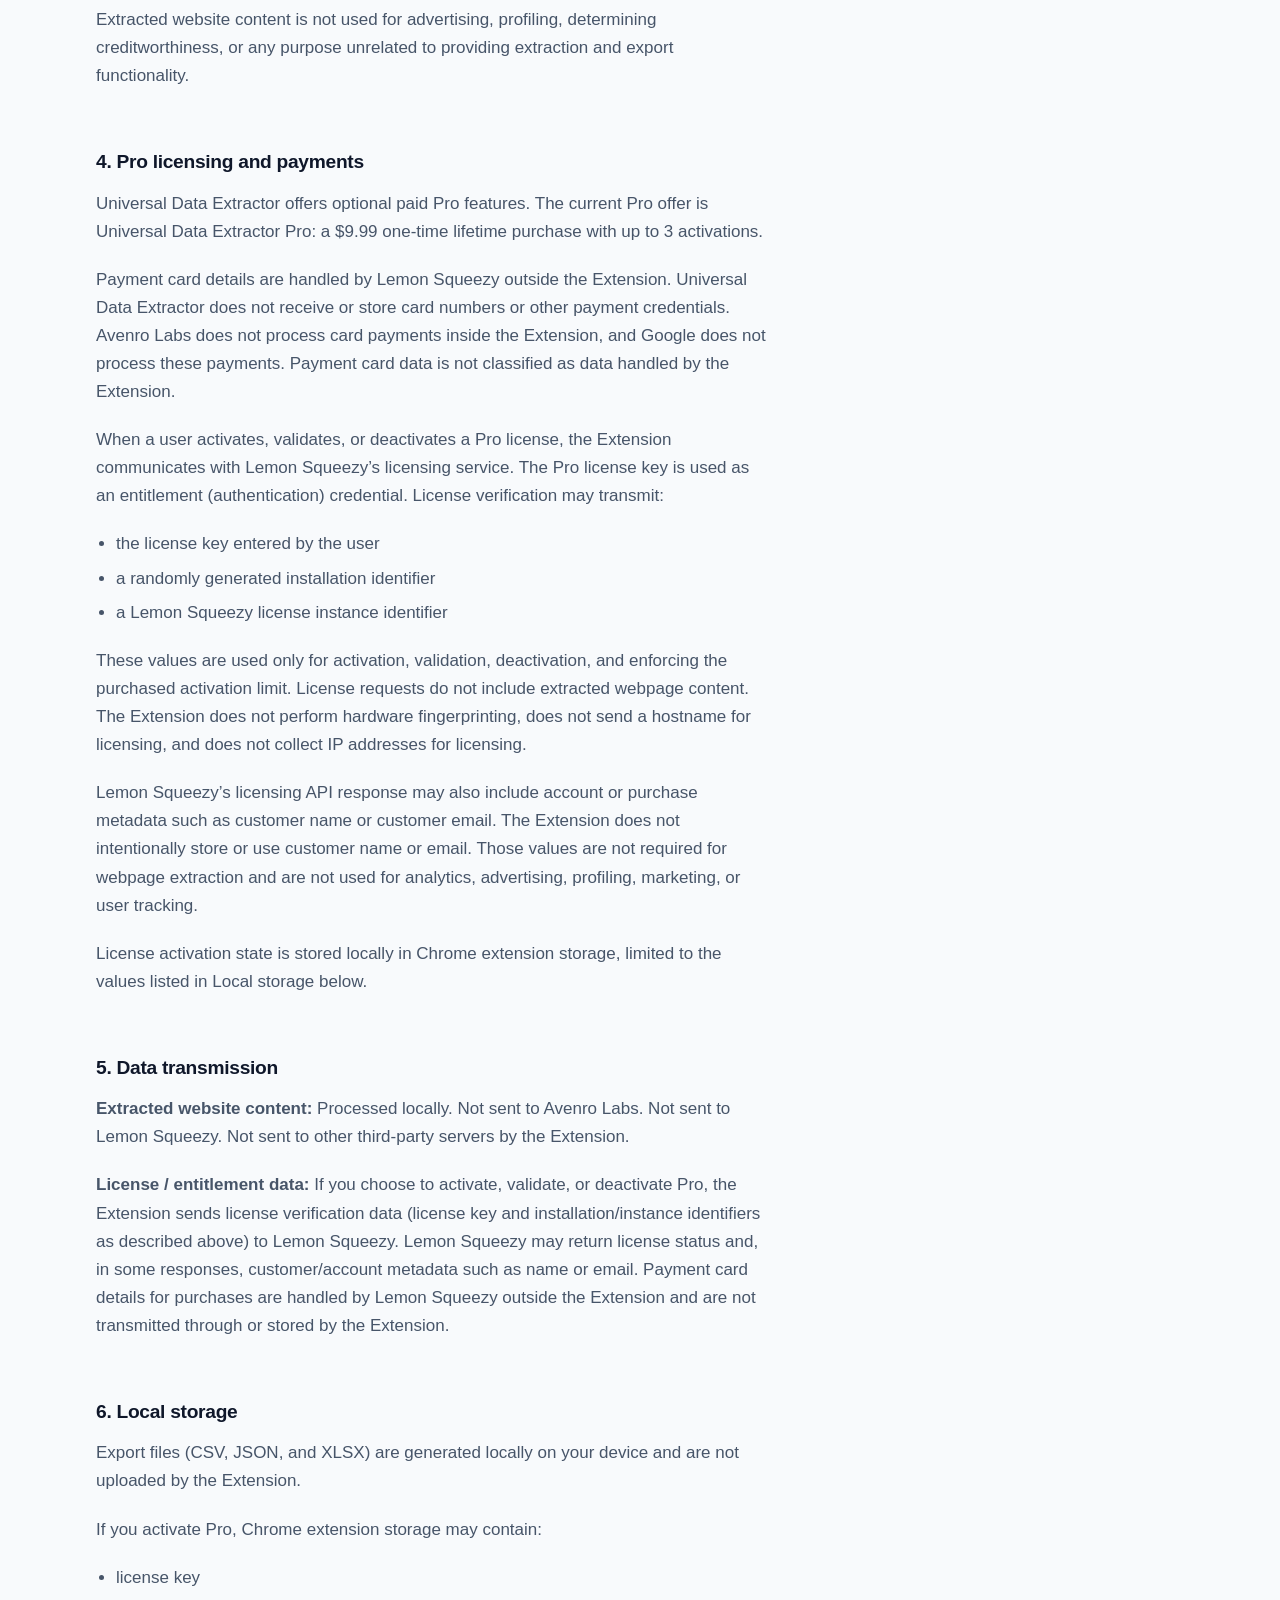
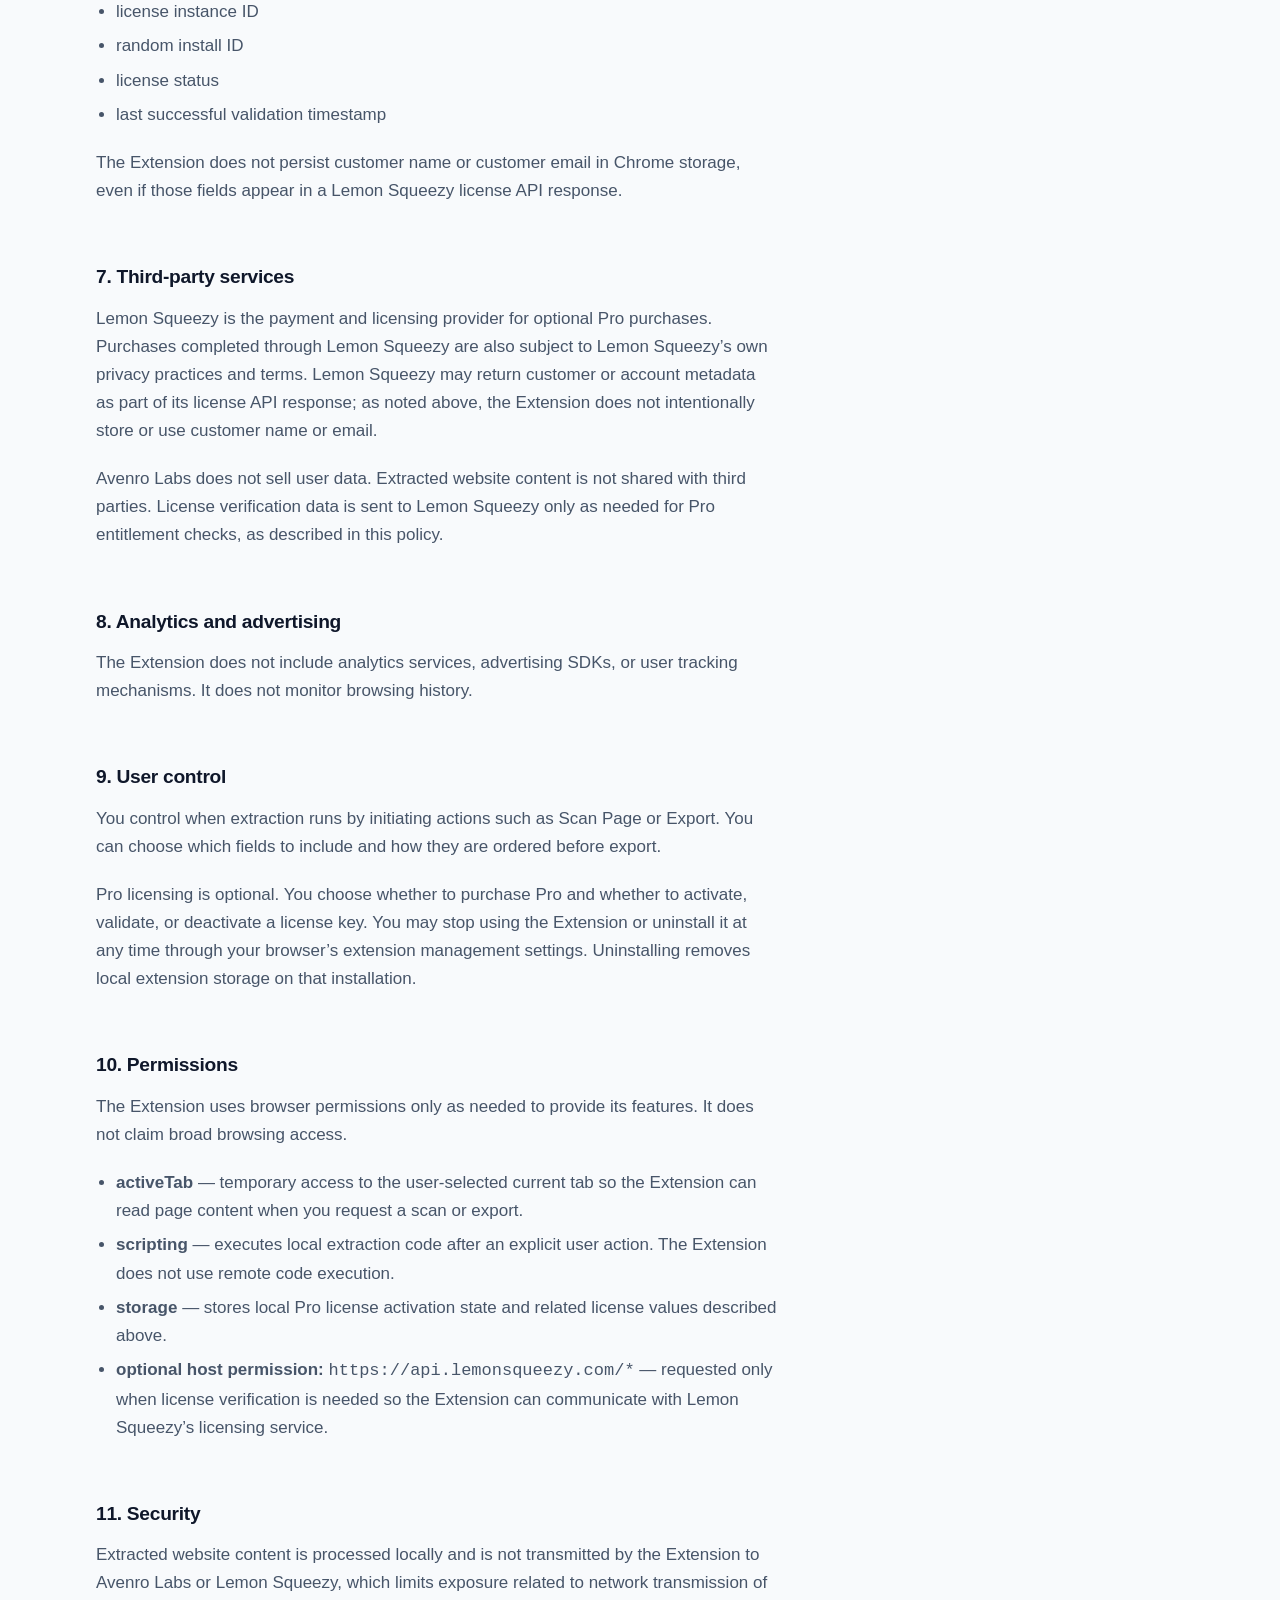
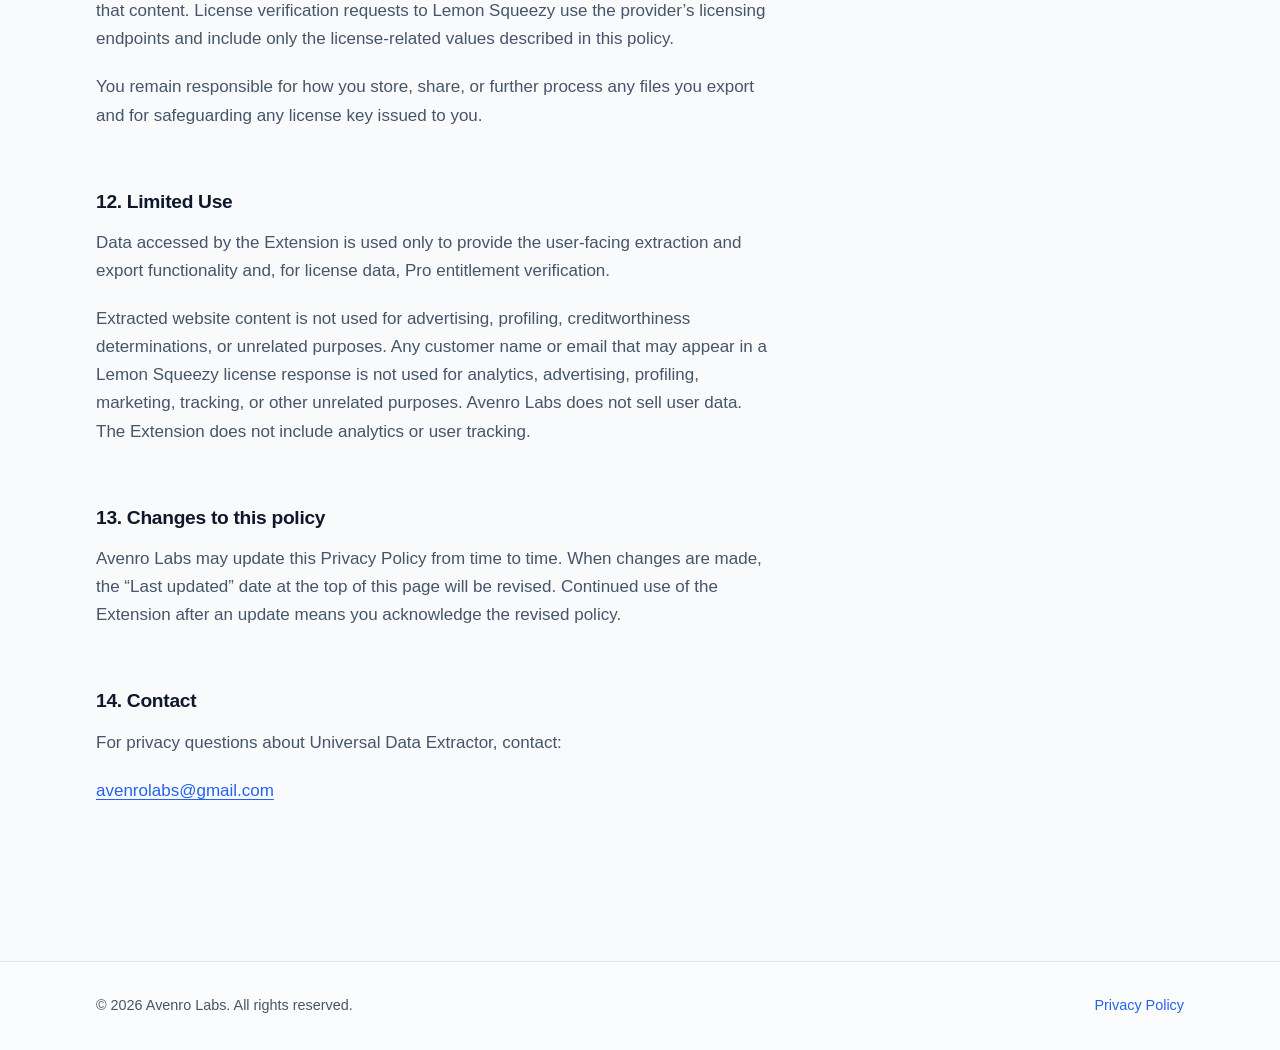
==== commit 567a1845: "Clarify licensing data privacy disclosure Co-authored-by: Cursor <cursoragent@cursor.com>" ====
--- a/privacy/universal-data-extractor.html
+++ b/privacy/universal-data-extractor.html
@@ -31,7 +31,7 @@
   <main id="main" class="policy">
     <div class="wrap">
       <h1>Universal Data Extractor Privacy Policy</h1>
-      <p class="policy__meta">Last updated: September 10, 2026</p>
+      <p class="policy__meta">Last updated: September 11, 2026</p>
 
       <h2>1. Overview</h2>
       <p>
@@ -49,8 +49,9 @@
           locally in your browser and not sent to Avenro Labs or Lemon Squeezy.
         </li>
         <li>
-          <strong>License / payment data</strong> — information used only if you purchase and activate
-          optional Pro features, handled with Lemon Squeezy for payment and license verification.
+          <strong>License / entitlement data</strong> — information used only if you purchase and activate
+          optional Pro features, including license verification with Lemon Squeezy. Payment card details are
+          handled by Lemon Squeezy outside the Extension and are not data handled by the Extension.
         </li>
       </ul>
       <p>
@@ -64,16 +65,24 @@
       </p>
       <ul>
         <li>
-          Extracted website content from a page you explicitly scan or export (tables, lists, structured
-          data, and optionally links or image URLs).
-        </li>
-        <li>
-          License-related values you enter or that the Extension generates for Pro activation, validation,
-          or deactivation (such as a license key and installation identifiers).
-        </li>
-      </ul>
-      <p>
-        These categories are handled differently, as described below.
+          <strong>Website content</strong> — read locally only after an explicit user action (Scan Page or
+          export), including tables, lists, structured data, and optionally links or image URLs.
+        </li>
+        <li>
+          <strong>Authentication / entitlement information</strong> — the Pro license key you enter, used as
+          an entitlement credential for activation, validation, and deactivation, along with related
+          installation and instance identifiers.
+        </li>
+        <li>
+          <strong>Personally identifiable information (possible, not persisted)</strong> — Lemon Squeezy’s
+          licensing API response may include account or purchase metadata such as customer name or customer
+          email. The Extension does not persist these values and does not use them for analytics,
+          advertising, profiling, marketing, or tracking.
+        </li>
+      </ul>
+      <p>
+        These categories are handled differently, as described below. Payment card numbers and other payment
+        credentials are not received or stored by the Extension.
       </p>
 
       <h2>3. Extracted website content</h2>
@@ -100,12 +109,15 @@
         Extractor Pro: a $9.99 one-time lifetime purchase with up to 3 activations.
       </p>
       <p>
-        Payments are processed by Lemon Squeezy outside the extension. Avenro Labs does not process card
-        payments inside the Extension, and Google does not process these payments.
+        Payment card details are handled by Lemon Squeezy outside the Extension. Universal Data Extractor
+        does not receive or store card numbers or other payment credentials. Avenro Labs does not process
+        card payments inside the Extension, and Google does not process these payments. Payment card data
+        is not classified as data handled by the Extension.
       </p>
       <p>
         When a user activates, validates, or deactivates a Pro license, the Extension communicates with
-        Lemon Squeezy’s licensing service. License verification may transmit:
+        Lemon Squeezy’s licensing service. The Pro license key is used as an entitlement (authentication)
+        credential. License verification may transmit:
       </p>
       <ul>
         <li>the license key entered by the user</li>
@@ -119,7 +131,14 @@
         addresses for licensing.
       </p>
       <p>
-        License activation state is stored locally in Chrome extension storage.
+        Lemon Squeezy’s licensing API response may also include account or purchase metadata such as
+        customer name or customer email. The Extension does not intentionally store or use customer name or
+        email. Those values are not required for webpage extraction and are not used for analytics,
+        advertising, profiling, marketing, or user tracking.
+      </p>
+      <p>
+        License activation state is stored locally in Chrome extension storage, limited to the values listed
+        in Local storage below.
       </p>
 
       <h2>5. Data transmission</h2>
@@ -128,10 +147,11 @@
         Lemon Squeezy. Not sent to other third-party servers by the Extension.
       </p>
       <p>
-        <strong>License / payment data:</strong> If you choose to activate, validate, or deactivate Pro, the
-        Extension sends license verification data (license key and installation/instance identifiers as
-        described above) to Lemon Squeezy. Payment details for purchases are handled by Lemon Squeezy outside
-        the Extension.
+        <strong>License / entitlement data:</strong> If you choose to activate, validate, or deactivate Pro,
+        the Extension sends license verification data (license key and installation/instance identifiers as
+        described above) to Lemon Squeezy. Lemon Squeezy may return license status and, in some responses,
+        customer/account metadata such as name or email. Payment card details for purchases are handled by
+        Lemon Squeezy outside the Extension and are not transmitted through or stored by the Extension.
       </p>
 
       <h2>6. Local storage</h2>
@@ -150,13 +170,16 @@
         <li>last successful validation timestamp</li>
       </ul>
       <p>
-        The Extension does not store customer name or email for licensing.
+        The Extension does not persist customer name or customer email in Chrome storage, even if those
+        fields appear in a Lemon Squeezy license API response.
       </p>
 
       <h2>7. Third-party services</h2>
       <p>
         Lemon Squeezy is the payment and licensing provider for optional Pro purchases. Purchases completed
-        through Lemon Squeezy are also subject to Lemon Squeezy’s own privacy practices and terms.
+        through Lemon Squeezy are also subject to Lemon Squeezy’s own privacy practices and terms. Lemon
+        Squeezy may return customer or account metadata as part of its license API response; as noted above,
+        the Extension does not intentionally store or use customer name or email.
       </p>
       <p>
         Avenro Labs does not sell user data. Extracted website content is not shared with third parties.
@@ -226,7 +249,9 @@
       </p>
       <p>
         Extracted website content is not used for advertising, profiling, creditworthiness determinations,
-        or unrelated purposes. Avenro Labs does not sell user data.
+        or unrelated purposes. Any customer name or email that may appear in a Lemon Squeezy license response
+        is not used for analytics, advertising, profiling, marketing, tracking, or other unrelated purposes.
+        Avenro Labs does not sell user data. The Extension does not include analytics or user tracking.
       </p>
 
       <h2>13. Changes to this policy</h2>
